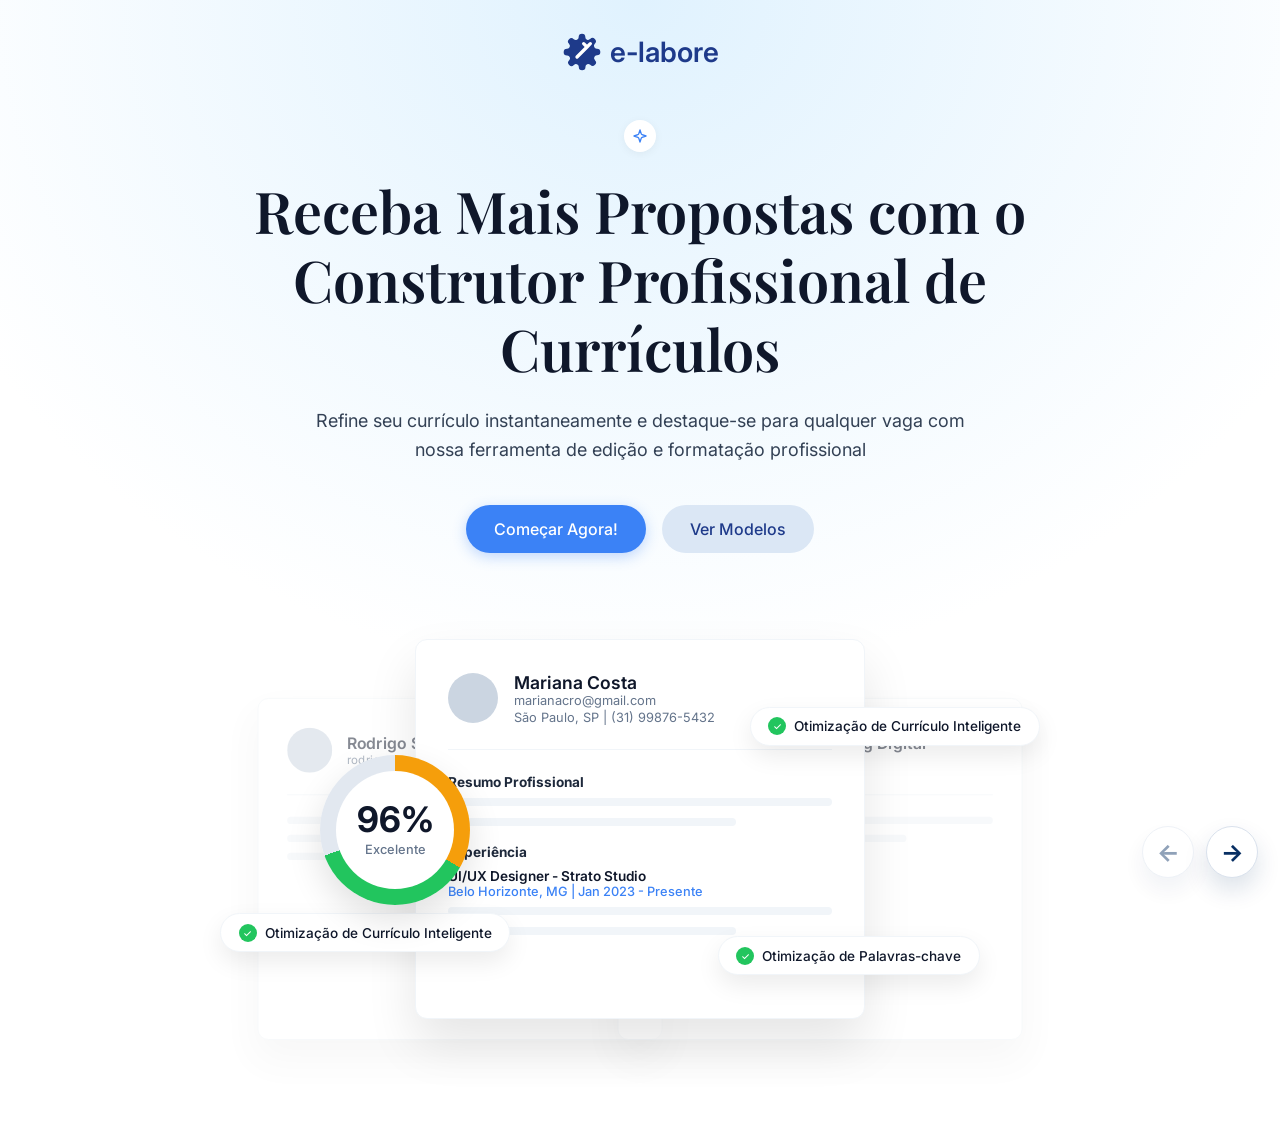
==== index.html @ 8293ec6c "LocalStorage_Telas 2 a 5 Prontas" ====
<!DOCTYPE html>
<html lang="pt-BR">
  <head>
    <meta charset="UTF-8">
    <meta name="viewport" content="width=device-width, initial-scale=1.0">
    <meta http-equiv="refresh" content="0; url=src/index.html">
    <title>e-LABORE</title>
  </head>
  <body>
    <script>
      window.location.replace("src/index.html");
    </script>
    <p><a href="src/index.html">Abrir e-LABORE</a></p>
  </body>
</html>
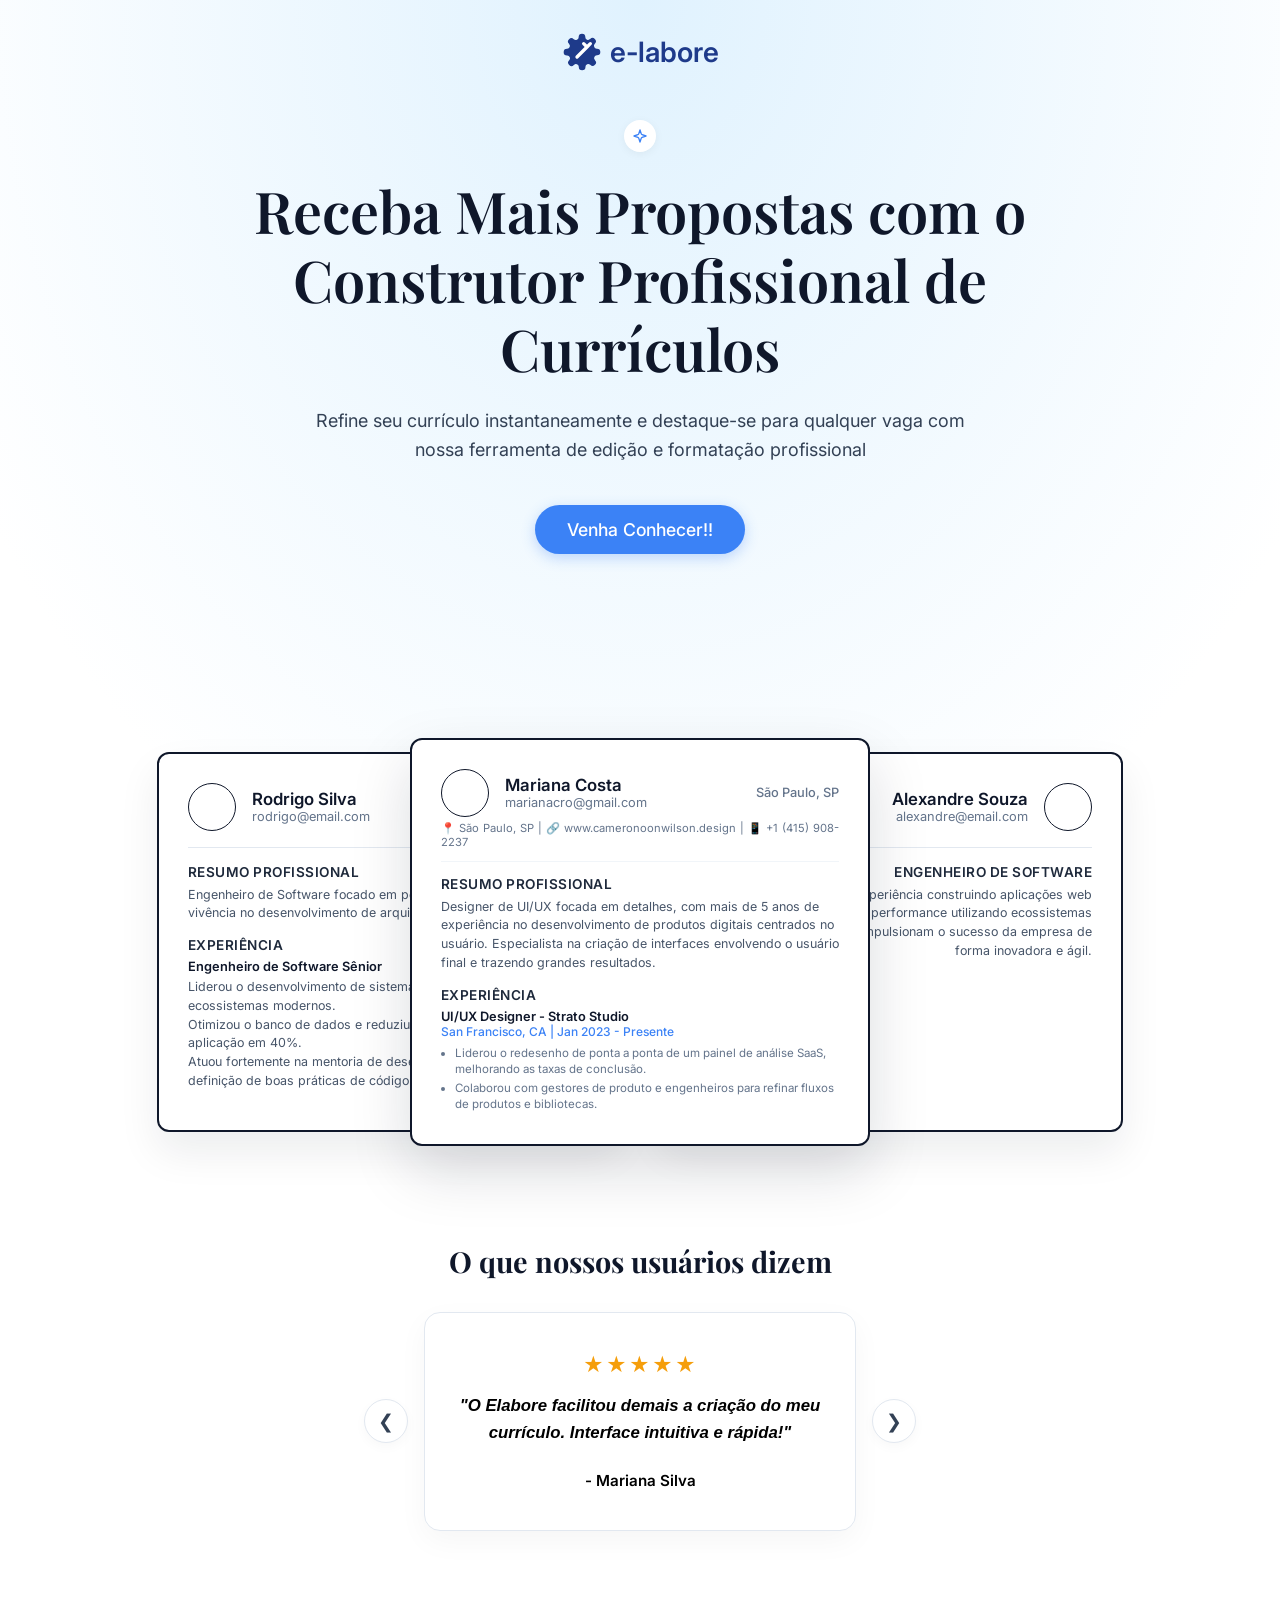
==== commit deda0aa1: "Correcao final de bugs" ====
--- a/index.html
+++ b/index.html
@@ -3,13 +3,13 @@
   <head>
     <meta charset="UTF-8">
     <meta name="viewport" content="width=device-width, initial-scale=1.0">
-    <meta http-equiv="refresh" content="0; url=src/index.html">
+    <meta http-equiv="refresh" content="0; url=src/">
     <title>e-LABORE</title>
   </head>
   <body>
     <script>
-      window.location.replace("src/index.html");
+      window.location.replace("src/");
     </script>
-    <p><a href="src/index.html">Abrir e-LABORE</a></p>
+    <p>Redirecionando para <a href="src/">src/</a>...</p>
   </body>
 </html>
